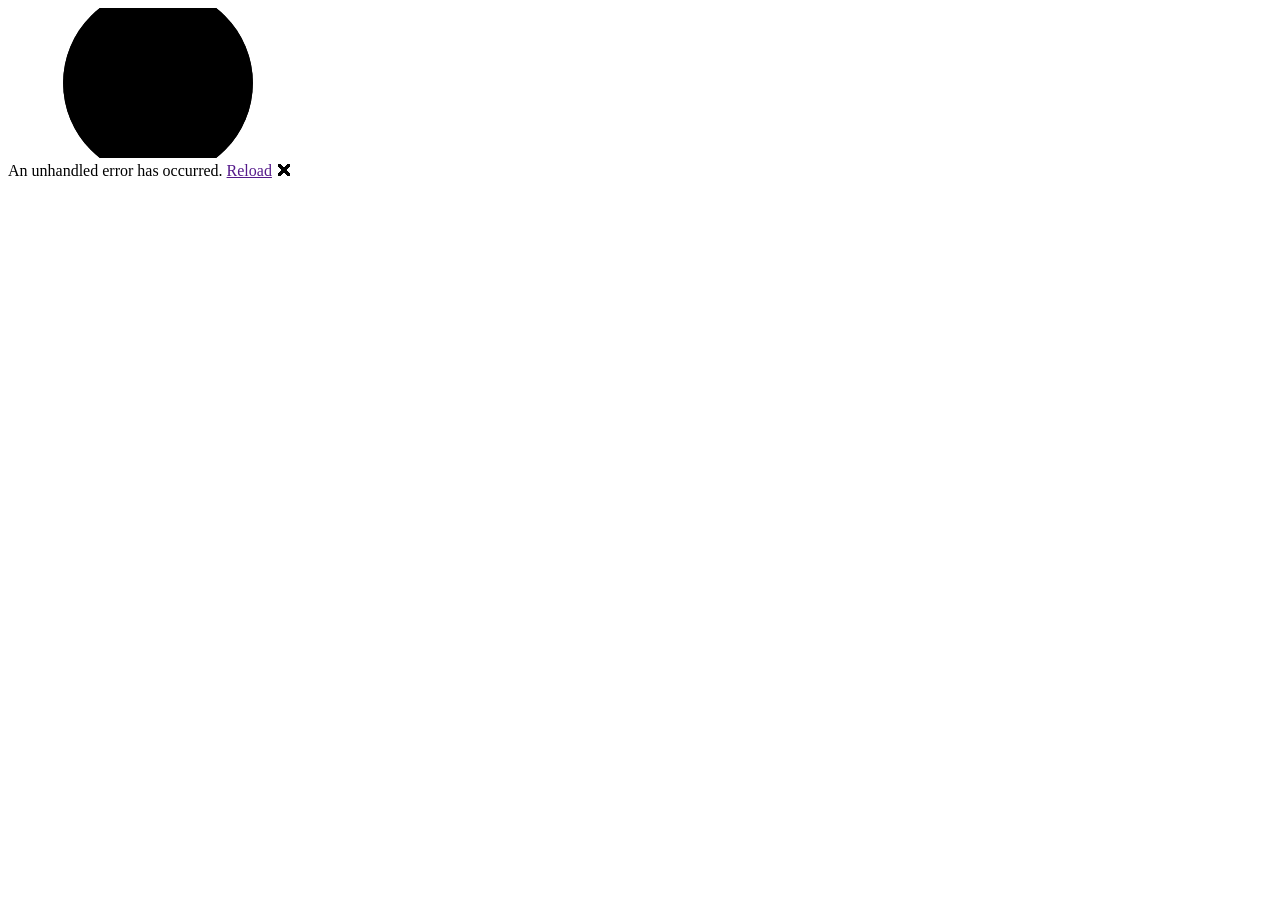
==== index.html @ 5bb29624 "1" ====
<!DOCTYPE html>
<html lang="en">

<head>
    <meta charset="utf-8" />
    <meta name="viewport" content="width=device-width, initial-scale=1.0" />
    <title>MiroonStudioWebSite</title>
    <base href="/" />
    <link rel="stylesheet" href="css/bootstrap/bootstrap.min.css" />
    <link rel="stylesheet" href="css/app.css" />
    <link rel="icon" type="image/png" href="favicon.png" />
    <link href="MiroonStudioWebSite.styles.css" rel="stylesheet" />
</head>

<body>
    <div id="app">
        <svg class="loading-progress">
            <circle r="40%" cx="50%" cy="50%" />
            <circle r="40%" cx="50%" cy="50%" />
        </svg>
        <div class="loading-progress-text"></div>
    </div>

    <div id="blazor-error-ui">
        An unhandled error has occurred.
        <a href="" class="reload">Reload</a>
        <a class="dismiss">🗙</a>
    </div>
    <script src="_framework/blazor.webassembly.js"></script>
</body>

</html>
---- MiroonStudioWebSite.styles.css ----
/* /Layout/MainLayout.razor.rz.scp.css */
.page[b-g5hi8lejdv] {
    position: relative;
    display: flex;
    flex-direction: column;
}

main[b-g5hi8lejdv] {
    flex: 1;
}

.sidebar[b-g5hi8lejdv] {
    background-image: linear-gradient(180deg, rgb(5, 39, 103) 0%, #3a0647 70%);
}

.top-row[b-g5hi8lejdv] {
    background-color: #f7f7f7;
    border-bottom: 1px solid #d6d5d5;
    justify-content: flex-end;
    height: 3.5rem;
    display: flex;
    align-items: center;
}

    .top-row[b-g5hi8lejdv]  a, .top-row[b-g5hi8lejdv]  .btn-link {
        white-space: nowrap;
        margin-left: 1.5rem;
        text-decoration: none;
    }

    .top-row[b-g5hi8lejdv]  a:hover, .top-row[b-g5hi8lejdv]  .btn-link:hover {
        text-decoration: underline;
    }

    .top-row[b-g5hi8lejdv]  a:first-child {
        overflow: hidden;
        text-overflow: ellipsis;
    }

@media (max-width: 640.98px) {
    .top-row[b-g5hi8lejdv] {
        justify-content: space-between;
    }

    .top-row[b-g5hi8lejdv]  a, .top-row[b-g5hi8lejdv]  .btn-link {
        margin-left: 0;
    }
}

@media (min-width: 641px) {
    .page[b-g5hi8lejdv] {
        flex-direction: row;
    }

    .sidebar[b-g5hi8lejdv] {
        width: 250px;
        height: 100vh;
        position: sticky;
        top: 0;
    }

    .top-row[b-g5hi8lejdv] {
        position: sticky;
        top: 0;
        z-index: 1;
    }

    .top-row.auth[b-g5hi8lejdv]  a:first-child {
        flex: 1;
        text-align: right;
        width: 0;
    }

    .top-row[b-g5hi8lejdv], article[b-g5hi8lejdv] {
        padding-left: 2rem !important;
        padding-right: 1.5rem !important;
    }
}
/* /Layout/NavMenu.razor.rz.scp.css */
.navbar-toggler[b-stn5srtowp] {
    background-color: rgba(255, 255, 255, 0.1);
}

.top-row[b-stn5srtowp] {
    height: 3.5rem;
    background-color: rgba(0,0,0,0.4);
}

.navbar-brand[b-stn5srtowp] {
    font-size: 1.1rem;
}

.bi[b-stn5srtowp] {
    display: inline-block;
    position: relative;
    width: 1.25rem;
    height: 1.25rem;
    margin-right: 0.75rem;
    top: -1px;
    background-size: cover;
}

.bi-house-door-fill-nav-menu[b-stn5srtowp] {
    background-image: url("data:image/svg+xml,%3Csvg xmlns='http://www.w3.org/2000/svg' width='16' height='16' fill='white' class='bi bi-house-door-fill' viewBox='0 0 16 16'%3E%3Cpath d='M6.5 14.5v-3.505c0-.245.25-.495.5-.495h2c.25 0 .5.25.5.5v3.5a.5.5 0 0 0 .5.5h4a.5.5 0 0 0 .5-.5v-7a.5.5 0 0 0-.146-.354L13 5.793V2.5a.5.5 0 0 0-.5-.5h-1a.5.5 0 0 0-.5.5v1.293L8.354 1.146a.5.5 0 0 0-.708 0l-6 6A.5.5 0 0 0 1.5 7.5v7a.5.5 0 0 0 .5.5h4a.5.5 0 0 0 .5-.5Z'/%3E%3C/svg%3E");
}

.bi-plus-square-fill-nav-menu[b-stn5srtowp] {
    background-image: url("data:image/svg+xml,%3Csvg xmlns='http://www.w3.org/2000/svg' width='16' height='16' fill='white' class='bi bi-plus-square-fill' viewBox='0 0 16 16'%3E%3Cpath d='M2 0a2 2 0 0 0-2 2v12a2 2 0 0 0 2 2h12a2 2 0 0 0 2-2V2a2 2 0 0 0-2-2H2zm6.5 4.5v3h3a.5.5 0 0 1 0 1h-3v3a.5.5 0 0 1-1 0v-3h-3a.5.5 0 0 1 0-1h3v-3a.5.5 0 0 1 1 0z'/%3E%3C/svg%3E");
}

.bi-list-nested-nav-menu[b-stn5srtowp] {
    background-image: url("data:image/svg+xml,%3Csvg xmlns='http://www.w3.org/2000/svg' width='16' height='16' fill='white' class='bi bi-list-nested' viewBox='0 0 16 16'%3E%3Cpath fill-rule='evenodd' d='M4.5 11.5A.5.5 0 0 1 5 11h10a.5.5 0 0 1 0 1H5a.5.5 0 0 1-.5-.5zm-2-4A.5.5 0 0 1 3 7h10a.5.5 0 0 1 0 1H3a.5.5 0 0 1-.5-.5zm-2-4A.5.5 0 0 1 1 3h10a.5.5 0 0 1 0 1H1a.5.5 0 0 1-.5-.5z'/%3E%3C/svg%3E");
}

.nav-item[b-stn5srtowp] {
    font-size: 0.9rem;
    padding-bottom: 0.5rem;
}

    .nav-item:first-of-type[b-stn5srtowp] {
        padding-top: 1rem;
    }

    .nav-item:last-of-type[b-stn5srtowp] {
        padding-bottom: 1rem;
    }

    .nav-item[b-stn5srtowp]  a {
        color: #d7d7d7;
        border-radius: 4px;
        height: 3rem;
        display: flex;
        align-items: center;
        line-height: 3rem;
    }

.nav-item[b-stn5srtowp]  a.active {
    background-color: rgba(255,255,255,0.37);
    color: white;
}

.nav-item[b-stn5srtowp]  a:hover {
    background-color: rgba(255,255,255,0.1);
    color: white;
}

@media (min-width: 641px) {
    .navbar-toggler[b-stn5srtowp] {
        display: none;
    }

    .collapse[b-stn5srtowp] {
        /* Never collapse the sidebar for wide screens */
        display: block;
    }
    
    .nav-scrollable[b-stn5srtowp] {
        /* Allow sidebar to scroll for tall menus */
        height: calc(100vh - 3.5rem);
        overflow-y: auto;
    }
}
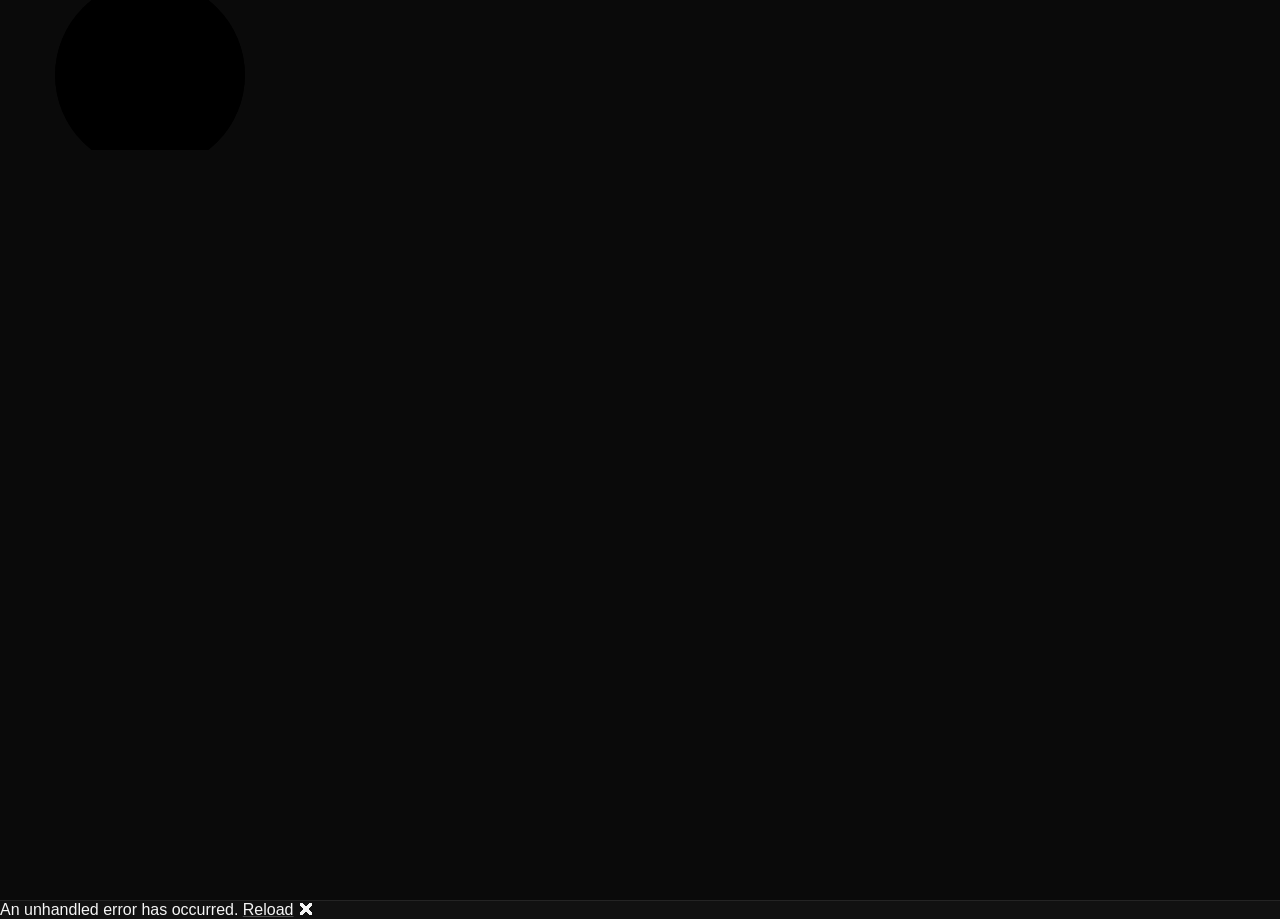
==== commit 9d5941fd: "2026.5.24.1" ====
--- a/index.html
+++ b/index.html
@@ -6,7 +6,6 @@
     <meta name="viewport" content="width=device-width, initial-scale=1.0" />
     <title>MiroonStudioWebSite</title>
     <base href="/" />
-    <link rel="stylesheet" href="css/bootstrap/bootstrap.min.css" />
     <link rel="stylesheet" href="css/app.css" />
     <link rel="icon" type="image/png" href="favicon.png" />
     <link href="MiroonStudioWebSite.styles.css" rel="stylesheet" />
--- a/css/app.css
+++ b/css/app.css
@@ -0,0 +1,88 @@
+:root {
+    color-scheme: dark;
+
+    --bg-canvas: #0a0a0a;
+    --bg-elevated: #111111;
+    --bg-elevated-strong: #151515;
+    --bg-overlay: rgba(255,255,255,0.03);
+    --bg-overlay-strong: rgba(255,255,255,0.05);
+
+    --text-primary: #f5f5f5;
+    --text-secondary: #a3a3a3;
+    --text-tertiary: rgba(245,245,245,0.52);
+
+    --border-subtle: rgba(255,255,255,0.08);
+    --border-strong: rgba(255,255,255,0.14);
+
+    --accent-soft: #d4d4d4;
+    --accent-strong: #fafafa;
+
+    --shadow-soft: 0 24px 64px rgba(0,0,0,0.34);
+}
+
+html,
+body {
+    margin: 0;
+    padding: 0;
+
+    width: 100%;
+    min-height: 100%;
+
+    background: var(--bg-canvas);
+    color: var(--text-primary);
+
+    overflow-x: hidden;
+}
+
+body {
+    font-family: "Segoe UI", "PingFang SC", "Microsoft YaHei", sans-serif;
+}
+
+#app {
+    min-height: 100vh;
+
+    background: var(--bg-canvas);
+}
+
+.page {
+    min-height: 100vh;
+
+    background: var(--bg-canvas);
+}
+
+main {
+    flex: 1;
+
+    width: 100%;
+
+    min-height: 100vh;
+
+    background: var(--bg-canvas);
+}
+
+.content {
+    width: 100%;
+
+    min-height: 100vh;
+
+    background: transparent;
+
+    padding: 0;
+}
+
+a,
+a:visited,
+a:hover,
+a:active {
+    color: inherit;
+}
+
+a {
+    text-decoration-color: rgba(255,255,255,0.24);
+}
+
+#blazor-error-ui {
+    background: var(--bg-elevated);
+    color: var(--text-primary);
+    border-top: 1px solid var(--border-subtle);
+}
--- a/MiroonStudioWebSite.styles.css
+++ b/MiroonStudioWebSite.styles.css
@@ -1,162 +1,1064 @@
 /* /Layout/MainLayout.razor.rz.scp.css */
 .page[b-g5hi8lejdv] {
     position: relative;
+
     display: flex;
-    flex-direction: column;
+
+    min-height: 100vh;
+
+    background: var(--bg-canvas);
 }
 
 main[b-g5hi8lejdv] {
     flex: 1;
+
+    min-width: 0;
+
+    background: var(--bg-canvas);
+}
+
+.main-content[b-g5hi8lejdv] {
+    min-height: 100vh;
+
+    background:
+        radial-gradient(circle at top right, rgba(255,255,255,0.03), transparent 28%),
+        var(--bg-canvas);
+}
+
+.content[b-g5hi8lejdv] {
+    min-height: 100vh;
+
+    padding: 0;
+
+    background: transparent;
+
+    overflow-x: hidden;
 }
 
 .sidebar[b-g5hi8lejdv] {
-    background-image: linear-gradient(180deg, rgb(5, 39, 103) 0%, #3a0647 70%);
+    border-right: 1px solid var(--border-subtle);
+    background:
+        linear-gradient(
+            180deg,
+            rgba(255,255,255,0.03) 0%,
+            rgba(255,255,255,0.015) 100%
+        ),
+        var(--bg-elevated);
 }
 
 .top-row[b-g5hi8lejdv] {
-    background-color: #f7f7f7;
-    border-bottom: 1px solid #d6d5d5;
-    justify-content: flex-end;
-    height: 3.5rem;
+    background: transparent;
+
+    border-bottom: none;
+}
+
+@media (max-width: 640px) {
+
+    .page[b-g5hi8lejdv] {
+        flex-direction: column;
+    }
+
+    .sidebar[b-g5hi8lejdv] {
+        width: 100%;
+
+        border-right: none;
+
+        border-bottom: 1px solid var(--border-subtle);
+    }
+}
+/* /Layout/NavMenu.razor.rz.scp.css */
+.sidebar-inner[b-stn5srtowp] {
+    padding: 28px 18px;
+}
+
+.brand-area[b-stn5srtowp] {
+    padding-bottom: 24px;
+
+    border-bottom: 1px solid var(--border-subtle);
+
+    margin-bottom: 20px;
+}
+
+.brand-title[b-stn5srtowp] {
+    display: block;
+
+    color: var(--text-primary);
+
+    text-decoration: none;
+
+    font-size: 1.6rem;
+
+    font-weight: 700;
+
+    letter-spacing: -0.03em;
+}
+
+.brand-subtitle[b-stn5srtowp] {
+    margin-top: 6px;
+
+    color: var(--text-tertiary);
+
+    font-size: 0.85rem;
+}
+
+.nav-menu[b-stn5srtowp] {
     display: flex;
+
+    flex-direction: column;
+
+    gap: 8px;
+}
+
+[b-stn5srtowp] .nav-link {
+    display: block;
+
+    color: var(--text-secondary) !important;
+
+    text-decoration: none;
+
+    padding: 12px 14px;
+
+    border-radius: 12px;
+
+    transition:
+        background-color 0.18s ease,
+        border-color 0.18s ease,
+        color 0.18s ease;
+
+    font-size: 0.95rem;
+
+    border: 1px solid transparent;
+}
+
+[b-stn5srtowp] .nav-link:hover {
+    background: var(--bg-overlay);
+
+    border-color: var(--border-subtle);
+
+    color: var(--text-primary) !important;
+}
+
+[b-stn5srtowp] .nav-link.active {
+    background: var(--bg-overlay-strong);
+
+    border-color: var(--border-strong);
+
+    color: var(--text-primary) !important;
+}
+/* /Pages/Home.razor.rz.scp.css */
+.hero[b-vjvqukha2e] {
+    min-height: 100vh;
+
+    display: flex;
+
     align-items: center;
-}
-
-    .top-row[b-g5hi8lejdv]  a, .top-row[b-g5hi8lejdv]  .btn-link {
-        white-space: nowrap;
-        margin-left: 1.5rem;
-        text-decoration: none;
-    }
-
-    .top-row[b-g5hi8lejdv]  a:hover, .top-row[b-g5hi8lejdv]  .btn-link:hover {
-        text-decoration: underline;
-    }
-
-    .top-row[b-g5hi8lejdv]  a:first-child {
-        overflow: hidden;
-        text-overflow: ellipsis;
-    }
-
-@media (max-width: 640.98px) {
-    .top-row[b-g5hi8lejdv] {
-        justify-content: space-between;
-    }
-
-    .top-row[b-g5hi8lejdv]  a, .top-row[b-g5hi8lejdv]  .btn-link {
-        margin-left: 0;
-    }
-}
-
-@media (min-width: 641px) {
-    .page[b-g5hi8lejdv] {
-        flex-direction: row;
-    }
-
-    .sidebar[b-g5hi8lejdv] {
-        width: 250px;
-        height: 100vh;
-        position: sticky;
-        top: 0;
-    }
-
-    .top-row[b-g5hi8lejdv] {
-        position: sticky;
-        top: 0;
-        z-index: 1;
-    }
-
-    .top-row.auth[b-g5hi8lejdv]  a:first-child {
-        flex: 1;
-        text-align: right;
-        width: 0;
-    }
-
-    .top-row[b-g5hi8lejdv], article[b-g5hi8lejdv] {
-        padding-left: 2rem !important;
-        padding-right: 1.5rem !important;
-    }
-}
-/* /Layout/NavMenu.razor.rz.scp.css */
-.navbar-toggler[b-stn5srtowp] {
-    background-color: rgba(255, 255, 255, 0.1);
-}
-
-.top-row[b-stn5srtowp] {
-    height: 3.5rem;
-    background-color: rgba(0,0,0,0.4);
-}
-
-.navbar-brand[b-stn5srtowp] {
+
+    justify-content: center;
+
+    padding: 80px;
+}
+
+.hero-content[b-vjvqukha2e] {
+    width: 100%;
+
+    max-width: 980px;
+}
+
+.hero-tag[b-vjvqukha2e] {
+    color: var(--text-tertiary);
+
+    letter-spacing: 4px;
+
+    font-size: 0.8rem;
+
+    margin-bottom: 1rem;
+}
+
+h1[b-vjvqukha2e] {
+    font-size: 5rem;
+
+    font-weight: 800;
+
+    margin-bottom: 1.5rem;
+
+    color: var(--text-primary);
+}
+
+.hero-description[b-vjvqukha2e] {
+    font-size: 1.2rem;
+
+    line-height: 1.9;
+
+    color: var(--text-secondary);
+
+    margin-bottom: 2.5rem;
+}
+
+.highlight[b-vjvqukha2e] {
+    color: var(--accent-strong);
+}
+
+.hero-buttons[b-vjvqukha2e] {
+    display: flex;
+
+    gap: 1rem;
+}
+
+.hero-btn[b-vjvqukha2e] {
+    padding: 14px 24px;
+
+    border-radius: 14px;
+
+    text-decoration: none;
+
+    transition:
+        transform 0.2s ease,
+        background-color 0.2s ease,
+        border-color 0.2s ease;
+
+    font-weight: 600;
+}
+
+.hero-btn:hover[b-vjvqukha2e] {
+    transform: translateY(-2px);
+}
+
+.primary[b-vjvqukha2e] {
+    border: 1px solid var(--border-strong);
+
+    background: var(--bg-elevated-strong);
+
+    color: var(--text-primary);
+}
+
+.primary:hover[b-vjvqukha2e] {
+    background: #1a1a1a;
+}
+
+.secondary[b-vjvqukha2e] {
+    border: 1px solid var(--border-subtle);
+
+    color: var(--text-secondary);
+}
+
+.secondary:hover[b-vjvqukha2e] {
+    border-color: var(--border-strong);
+
+    color: var(--text-primary);
+
+    background: var(--bg-overlay);
+}
+
+.hero-ending[b-vjvqukha2e] {
+    margin-top: 40px;
+
+    color: var(--text-tertiary);
+
+    font-size: 0.95rem;
+
+    letter-spacing: 0.18em;
+
+    text-transform: uppercase;
+
+    border-left: 2px solid var(--border-subtle);
+
+    padding-left: 16px;
+
+    max-width: 420px;
+
+    line-height: 1.8;
+}
+
+.footer[b-vjvqukha2e] {
+    padding: 40px 80px;
+
+    border-top: 1px solid var(--border-subtle);
+
+    display: flex;
+
+    justify-content: space-between;
+
+    align-items: center;
+
+    gap: 20px;
+
+    color: var(--text-tertiary);
+
+    font-size: 0.9rem;
+}
+
+.footer-title[b-vjvqukha2e] {
+    color: var(--text-primary);
+
+    font-weight: 700;
+
+    letter-spacing: 0.06em;
+}
+
+.footer-subtitle[b-vjvqukha2e] {
+    margin-top: 6px;
+
+    color: var(--text-tertiary);
+
+    font-size: 0.8rem;
+}
+
+.footer-right[b-vjvqukha2e] {
+    max-width: 420px;
+
+    text-align: right;
+
+    line-height: 1.8;
+}
+
+@media (max-width: 768px) {
+
+    .hero[b-vjvqukha2e] {
+        padding: 32px 24px;
+    }
+
+    h1[b-vjvqukha2e] {
+        font-size: 3.5rem;
+    }
+
+    .hero-buttons[b-vjvqukha2e] {
+        flex-wrap: wrap;
+    }
+
+    .footer[b-vjvqukha2e] {
+        padding: 32px 24px;
+
+        flex-direction: column;
+
+        align-items: flex-start;
+    }
+
+    .footer-right[b-vjvqukha2e] {
+        text-align: left;
+    }
+}
+/* /Pages/Projects.razor.rz.scp.css */
+.projects-page[b-7fi89qz68w] {
+    min-height: 100vh;
+
+    padding: 80px;
+
+    background: var(--bg-canvas);
+
+    color: var(--text-primary);
+}
+
+.projects-header[b-7fi89qz68w] {
+    margin-bottom: 72px;
+}
+
+.projects-tag[b-7fi89qz68w] {
+    margin-bottom: 18px;
+
+    color: var(--text-tertiary);
+
+    font-size: 0.8rem;
+
+    letter-spacing: 0.3em;
+}
+
+.projects-header h1[b-7fi89qz68w] {
+    margin-bottom: 20px;
+
+    font-size: clamp(3rem, 6vw, 4.5rem);
+
+    font-weight: 800;
+}
+
+.projects-header p[b-7fi89qz68w] {
+    color: var(--text-secondary);
+
+    line-height: 1.9;
+}
+
+.project-grid[b-7fi89qz68w] {
+    display: grid;
+
+    grid-template-columns: repeat(auto-fit, minmax(320px, 1fr));
+
+    gap: 24px;
+}
+
+.project-card[b-7fi89qz68w] {
+    display: flex;
+
+    flex-direction: column;
+
+    justify-content: space-between;
+
+    min-height: 260px;
+
+    padding: 32px;
+
+    border-radius: 28px;
+
+    border: 1px solid var(--border-subtle);
+
+    background:
+        linear-gradient(
+            180deg,
+            rgba(255,255,255,0.03),
+            rgba(255,255,255,0.015)
+        ),
+        var(--bg-elevated);
+
+    text-decoration: none;
+
+    color: var(--text-primary);
+
+    transition:
+        transform 0.25s ease,
+        border-color 0.25s ease,
+        background-color 0.25s ease;
+}
+
+.project-card:hover[b-7fi89qz68w] {
+    transform: translateY(-6px);
+
+    border-color: var(--border-strong);
+
+    background:
+        linear-gradient(
+            180deg,
+            rgba(255,255,255,0.045),
+            rgba(255,255,255,0.02)
+        ),
+        var(--bg-elevated-strong);
+}
+
+.project-card[b-7fi89qz68w],
+.project-card:visited[b-7fi89qz68w],
+.project-card:link[b-7fi89qz68w] {
+    color: var(--text-primary);
+
+    text-decoration: none;
+}
+
+.project-card h2[b-7fi89qz68w] {
+    margin-bottom: 12px;
+
+    color: var(--text-primary);
+
+    font-size: 2rem;
+}
+
+.project-top[b-7fi89qz68w] {
+    margin-bottom: 20px;
+}
+
+.project-subtitle[b-7fi89qz68w] {
+    color: var(--text-secondary);
+}
+
+.project-description[b-7fi89qz68w] {
+    flex: 1;
+
+    color: var(--text-secondary);
+
+    line-height: 1.9;
+}
+
+.project-footer[b-7fi89qz68w] {
+    display: flex;
+
+    justify-content: space-between;
+
+    margin-top: 28px;
+}
+
+.project-status[b-7fi89qz68w] {
+    color: var(--accent-soft);
+
+    font-size: 0.85rem;
+
+    font-weight: 700;
+
+    letter-spacing: 0.06em;
+}
+
+.project-link[b-7fi89qz68w] {
+    color: var(--text-tertiary);
+}
+
+@media (max-width: 768px) {
+
+    .projects-page[b-7fi89qz68w] {
+        padding: 32px 24px;
+    }
+
+    .project-grid[b-7fi89qz68w] {
+        grid-template-columns: 1fr;
+    }
+}
+/* /Pages/Shye.razor.rz.scp.css */
+/* =========================
+   GLOBAL
+========================= */
+
+html[b-k7z73c0xic],
+body[b-k7z73c0xic] {
+    overflow-x: hidden;
+}
+
+*[b-k7z73c0xic] {
+    box-sizing: border-box;
+}
+
+/* =========================
+   PAGE
+========================= */
+
+.shye-page[b-k7z73c0xic] {
+    width: 100%;
+
+    max-width: 1600px;
+
+    min-height: 100vh;
+
+    margin: 0 auto;
+
+    overflow-x: hidden;
+
+    padding: 80px;
+
+    background: transparent;
+
+    color: var(--text-primary);
+
+    box-sizing: border-box;
+}
+
+/* =========================
+   HERO
+========================= */
+
+.hero[b-k7z73c0xic] {
+    max-width: 950px;
+
+    margin-bottom: 120px;
+}
+
+.hero-tag[b-k7z73c0xic] {
+    margin-bottom: 20px;
+
+    color: var(--text-tertiary);
+
+    font-size: 0.8rem;
+
+    letter-spacing: 0.3em;
+}
+
+.hero h1[b-k7z73c0xic] {
+    margin-bottom: 24px;
+
+    font-size: clamp(4rem, 10vw, 5.5rem);
+
+    font-weight: 800;
+
+    line-height: 1;
+}
+
+.hero-description[b-k7z73c0xic] {
+    margin-top: 36px;
+
+    color: var(--text-secondary);
+
+    font-size: 1.05rem;
+
+    line-height: 2;
+}
+
+/* =========================
+   STATUS
+========================= */
+
+.status[b-k7z73c0xic] {
+    display: inline-flex;
+
+    align-items: center;
+
+    gap: 10px;
+
+    padding: 10px 16px;
+
+    border-radius: 999px;
+
+    font-size: 0.76rem;
+
+    font-weight: 700;
+
+    letter-spacing: 0.08em;
+
+    backdrop-filter: blur(10px);
+}
+
+.status.active[b-k7z73c0xic] {
+    border: 1px solid var(--border-strong);
+
+    background: var(--bg-overlay);
+
+    color: var(--text-primary);
+}
+
+/* =========================
+   SECTION TITLE
+========================= */
+
+.section-title[b-k7z73c0xic] {
+    margin-bottom: 40px;
+
+    color: var(--text-tertiary);
+
+    font-size: 0.8rem;
+
+    letter-spacing: 0.3em;
+}
+
+/* =========================
+   PRINCIPLES
+========================= */
+
+.principles-section[b-k7z73c0xic] {
+    margin-bottom: 120px;
+}
+
+.principles-grid[b-k7z73c0xic] {
+    display: grid;
+
+    grid-template-columns:
+        repeat(auto-fit, minmax(260px, 1fr));
+
+    gap: 24px;
+}
+
+.principle-card[b-k7z73c0xic] {
+    position: relative;
+
+    overflow: hidden;
+
+    padding: 28px;
+
+    border-radius: 24px;
+
+    border: 1px solid var(--border-subtle);
+
+    background:
+            linear-gradient(
+                    180deg,
+                    rgba(255,255,255,0.03),
+                    rgba(255,255,255,0.015)
+            );
+
+    transition:
+            transform 0.25s ease,
+            border-color 0.25s ease,
+            box-shadow 0.25s ease;
+}
+
+.principle-card[b-k7z73c0xic]::before {
+    content: "";
+
+    position: absolute;
+
+    inset: 0;
+
+    background:
+            linear-gradient(
+                    135deg,
+                    rgba(255,255,255,0.06),
+                    transparent 55%
+            );
+
+    opacity: 0;
+
+    transition: opacity 0.25s ease;
+
+    pointer-events: none;
+}
+
+.principle-card:hover[b-k7z73c0xic] {
+    transform: translateY(-6px);
+
+    border-color: var(--border-strong);
+
+    box-shadow:
+            var(--shadow-soft);
+}
+
+.principle-card:hover[b-k7z73c0xic]::before {
+    opacity: 1;
+}
+
+.principle-card h3[b-k7z73c0xic] {
+    margin-bottom: 14px;
+
+    font-size: 1.15rem;
+}
+
+.principle-card p[b-k7z73c0xic] {
+    color: var(--text-secondary);
+
+    line-height: 1.9;
+}
+
+/* =========================
+   TIMELINE
+========================= */
+
+.timeline-section[b-k7z73c0xic] {
+    margin-bottom: 120px;
+}
+
+.timeline[b-k7z73c0xic] {
+    display: flex;
+
+    align-items: flex-start;
+
+    gap: 28px;
+
+    width: 100%;
+
+    overflow-x: auto;
+
+    overflow-y: hidden;
+
+    padding-bottom: 18px;
+
+    scrollbar-width: none;
+
+    -ms-overflow-style: none;
+}
+
+.timeline[b-k7z73c0xic]::-webkit-scrollbar {
+    display: none;
+}
+
+
+.timeline[b-k7z73c0xic]::-webkit-scrollbar-track {
+    background: transparent;
+}
+
+.timeline[b-k7z73c0xic]::-webkit-scrollbar-thumb {
+    border-radius: 999px;
+
+    background: rgba(255,255,255,0.18);
+}
+
+.timeline[b-k7z73c0xic]::-webkit-scrollbar-thumb:hover {
+    background: rgba(255,255,255,0.28);
+}
+
+.timeline-line[b-k7z73c0xic] {
+    flex-shrink: 0;
+
+    width: 80px;
+
+    height: 2px;
+
+    margin-top: 92px;
+
+    background:
+            linear-gradient(
+                    90deg,
+                    rgba(255,255,255,0.22),
+                    rgba(255,255,255,0.08)
+            );
+}
+
+.timeline-node[b-k7z73c0xic] {
+    flex-shrink: 0;
+
+    width: 300px;
+
+    max-width: 300px;
+}
+
+.timeline-node.secondary .timeline-card[b-k7z73c0xic] {
+    border-color: var(--border-strong);
+}
+
+.timeline-date[b-k7z73c0xic] {
+    margin-bottom: 14px;
+
+    color: var(--text-tertiary);
+
+    font-size: 0.78rem;
+
+    letter-spacing: 0.08em;
+}
+
+.timeline-card[b-k7z73c0xic] {
+    position: relative;
+
+    overflow: hidden;
+
+    padding: 26px;
+
+    border-radius: 24px;
+
+    border: 1px solid var(--border-subtle);
+
+    background:
+            linear-gradient(
+                    180deg,
+                    rgba(255,255,255,0.03),
+                    rgba(255,255,255,0.015)
+            );
+
+    transition:
+            transform 0.25s ease,
+            border-color 0.25s ease,
+            box-shadow 0.25s ease;
+}
+
+.timeline-card[b-k7z73c0xic]::before {
+    content: "";
+
+    position: absolute;
+
+    inset: 0;
+
+    background:
+            linear-gradient(
+                    135deg,
+                    rgba(255,255,255,0.06),
+                    transparent 55%
+            );
+
+    opacity: 0;
+
+    transition: opacity 0.25s ease;
+
+    pointer-events: none;
+}
+
+.timeline-card:hover[b-k7z73c0xic] {
+    transform: translateY(-6px);
+
+    border-color: var(--border-strong);
+
+    box-shadow:
+            var(--shadow-soft);
+}
+
+.timeline-card:hover[b-k7z73c0xic]::before {
+    opacity: 1;
+}
+
+.timeline-card h3[b-k7z73c0xic] {
+    margin-bottom: 14px;
+
     font-size: 1.1rem;
 }
 
-.bi[b-stn5srtowp] {
-    display: inline-block;
+.timeline-card p[b-k7z73c0xic] {
+    color: var(--text-secondary);
+
+    line-height: 1.9;
+
+    word-break: break-word;
+}
+
+.timeline-branch[b-k7z73c0xic] {
+    margin-top: 14px;
+
+    margin-left: 12px;
+
+    color: var(--text-secondary);
+
+    font-size: 0.9rem;
+
+    opacity: 0.9;
+}
+
+/* =========================
+   RESEARCH
+========================= */
+
+.research-section[b-k7z73c0xic] {
+    margin-bottom: 120px;
+}
+
+.research-grid[b-k7z73c0xic] {
+    display: grid;
+
+    grid-template-columns:
+        repeat(auto-fit, minmax(280px, 1fr));
+
+    gap: 24px;
+}
+
+.research-card[b-k7z73c0xic] {
     position: relative;
-    width: 1.25rem;
-    height: 1.25rem;
-    margin-right: 0.75rem;
-    top: -1px;
-    background-size: cover;
-}
-
-.bi-house-door-fill-nav-menu[b-stn5srtowp] {
-    background-image: url("data:image/svg+xml,%3Csvg xmlns='http://www.w3.org/2000/svg' width='16' height='16' fill='white' class='bi bi-house-door-fill' viewBox='0 0 16 16'%3E%3Cpath d='M6.5 14.5v-3.505c0-.245.25-.495.5-.495h2c.25 0 .5.25.5.5v3.5a.5.5 0 0 0 .5.5h4a.5.5 0 0 0 .5-.5v-7a.5.5 0 0 0-.146-.354L13 5.793V2.5a.5.5 0 0 0-.5-.5h-1a.5.5 0 0 0-.5.5v1.293L8.354 1.146a.5.5 0 0 0-.708 0l-6 6A.5.5 0 0 0 1.5 7.5v7a.5.5 0 0 0 .5.5h4a.5.5 0 0 0 .5-.5Z'/%3E%3C/svg%3E");
-}
-
-.bi-plus-square-fill-nav-menu[b-stn5srtowp] {
-    background-image: url("data:image/svg+xml,%3Csvg xmlns='http://www.w3.org/2000/svg' width='16' height='16' fill='white' class='bi bi-plus-square-fill' viewBox='0 0 16 16'%3E%3Cpath d='M2 0a2 2 0 0 0-2 2v12a2 2 0 0 0 2 2h12a2 2 0 0 0 2-2V2a2 2 0 0 0-2-2H2zm6.5 4.5v3h3a.5.5 0 0 1 0 1h-3v3a.5.5 0 0 1-1 0v-3h-3a.5.5 0 0 1 0-1h3v-3a.5.5 0 0 1 1 0z'/%3E%3C/svg%3E");
-}
-
-.bi-list-nested-nav-menu[b-stn5srtowp] {
-    background-image: url("data:image/svg+xml,%3Csvg xmlns='http://www.w3.org/2000/svg' width='16' height='16' fill='white' class='bi bi-list-nested' viewBox='0 0 16 16'%3E%3Cpath fill-rule='evenodd' d='M4.5 11.5A.5.5 0 0 1 5 11h10a.5.5 0 0 1 0 1H5a.5.5 0 0 1-.5-.5zm-2-4A.5.5 0 0 1 3 7h10a.5.5 0 0 1 0 1H3a.5.5 0 0 1-.5-.5zm-2-4A.5.5 0 0 1 1 3h10a.5.5 0 0 1 0 1H1a.5.5 0 0 1-.5-.5z'/%3E%3C/svg%3E");
-}
-
-.nav-item[b-stn5srtowp] {
+
+    overflow: hidden;
+
+    padding: 28px;
+
+    border-radius: 24px;
+
+    border: 1px solid var(--border-subtle);
+
+    background:
+            linear-gradient(
+                    180deg,
+                    rgba(255,255,255,0.03),
+                    rgba(255,255,255,0.015)
+            );
+
+    transition:
+            transform 0.25s ease,
+            border-color 0.25s ease,
+            box-shadow 0.25s ease;
+}
+
+.research-card[b-k7z73c0xic]::before {
+    content: "";
+
+    position: absolute;
+
+    inset: 0;
+
+    background:
+            linear-gradient(
+                    135deg,
+                    rgba(255,255,255,0.06),
+                    transparent 55%
+            );
+
+    opacity: 0;
+
+    transition: opacity 0.25s ease;
+
+    pointer-events: none;
+}
+
+.research-card:hover[b-k7z73c0xic] {
+    transform: translateY(-6px);
+
+    border-color: var(--border-strong);
+
+    box-shadow:
+            var(--shadow-soft);
+}
+
+.research-card:hover[b-k7z73c0xic]::before {
+    opacity: 1;
+}
+
+.research-card h3[b-k7z73c0xic] {
+    margin-bottom: 14px;
+
+    font-size: 1.1rem;
+}
+
+.research-card p[b-k7z73c0xic] {
+    color: var(--text-secondary);
+
+    line-height: 1.9;
+}
+
+/* =========================
+   QUOTE
+========================= */
+
+.quote-section[b-k7z73c0xic] {
+    margin-top: 140px;
+
+    margin-bottom: 120px;
+}
+
+.quote-line[b-k7z73c0xic] {
+    width: 120px;
+
+    height: 2px;
+
+    margin-bottom: 24px;
+
+    background: rgba(255,255,255,0.22);
+}
+
+.quote-section p[b-k7z73c0xic] {
+    max-width: 700px;
+
+    color: rgba(255,255,255,0.62);
+
+    font-size: 1.2rem;
+
+    line-height: 2;
+
+    overflow-wrap: break-word;
+}
+
+/* =========================
+   FOOTER
+========================= */
+
+.footer[b-k7z73c0xic] {
+    display: flex;
+
+    justify-content: space-between;
+
+    align-items: center;
+
+    gap: 24px;
+
+    padding-top: 40px;
+
+    border-top: 1px solid var(--border-subtle);
+
+    color: var(--text-tertiary);
+
     font-size: 0.9rem;
-    padding-bottom: 0.5rem;
-}
-
-    .nav-item:first-of-type[b-stn5srtowp] {
-        padding-top: 1rem;
-    }
-
-    .nav-item:last-of-type[b-stn5srtowp] {
-        padding-bottom: 1rem;
-    }
-
-    .nav-item[b-stn5srtowp]  a {
-        color: #d7d7d7;
-        border-radius: 4px;
-        height: 3rem;
-        display: flex;
-        align-items: center;
-        line-height: 3rem;
-    }
-
-.nav-item[b-stn5srtowp]  a.active {
-    background-color: rgba(255,255,255,0.37);
-    color: white;
-}
-
-.nav-item[b-stn5srtowp]  a:hover {
-    background-color: rgba(255,255,255,0.1);
-    color: white;
-}
-
-@media (min-width: 641px) {
-    .navbar-toggler[b-stn5srtowp] {
-        display: none;
-    }
-
-    .collapse[b-stn5srtowp] {
-        /* Never collapse the sidebar for wide screens */
-        display: block;
-    }
-    
-    .nav-scrollable[b-stn5srtowp] {
-        /* Allow sidebar to scroll for tall menus */
-        height: calc(100vh - 3.5rem);
-        overflow-y: auto;
-    }
-}
+}
+
+/* =========================
+   MOBILE
+========================= */
+
+@media (max-width: 768px) {
+
+    .shye-page[b-k7z73c0xic] {
+        padding: 32px 24px;
+    }
+
+    .hero[b-k7z73c0xic] {
+        margin-bottom: 80px;
+    }
+
+    .hero h1[b-k7z73c0xic] {
+        font-size: 3.5rem;
+    }
+
+    .principles-section[b-k7z73c0xic],
+    .timeline-section[b-k7z73c0xic],
+    .research-section[b-k7z73c0xic],
+    .quote-section[b-k7z73c0xic] {
+        margin-bottom: 80px;
+    }
+
+    .timeline[b-k7z73c0xic] {
+        gap: 18px;
+    }
+
+    .timeline-node[b-k7z73c0xic] {
+        width: 260px;
+
+        max-width: 260px;
+    }
+
+    .timeline-line[b-k7z73c0xic] {
+        width: 50px;
+    }
+
+    .footer[b-k7z73c0xic] {
+        flex-direction: column;
+
+        align-items: flex-start;
+    }
+}
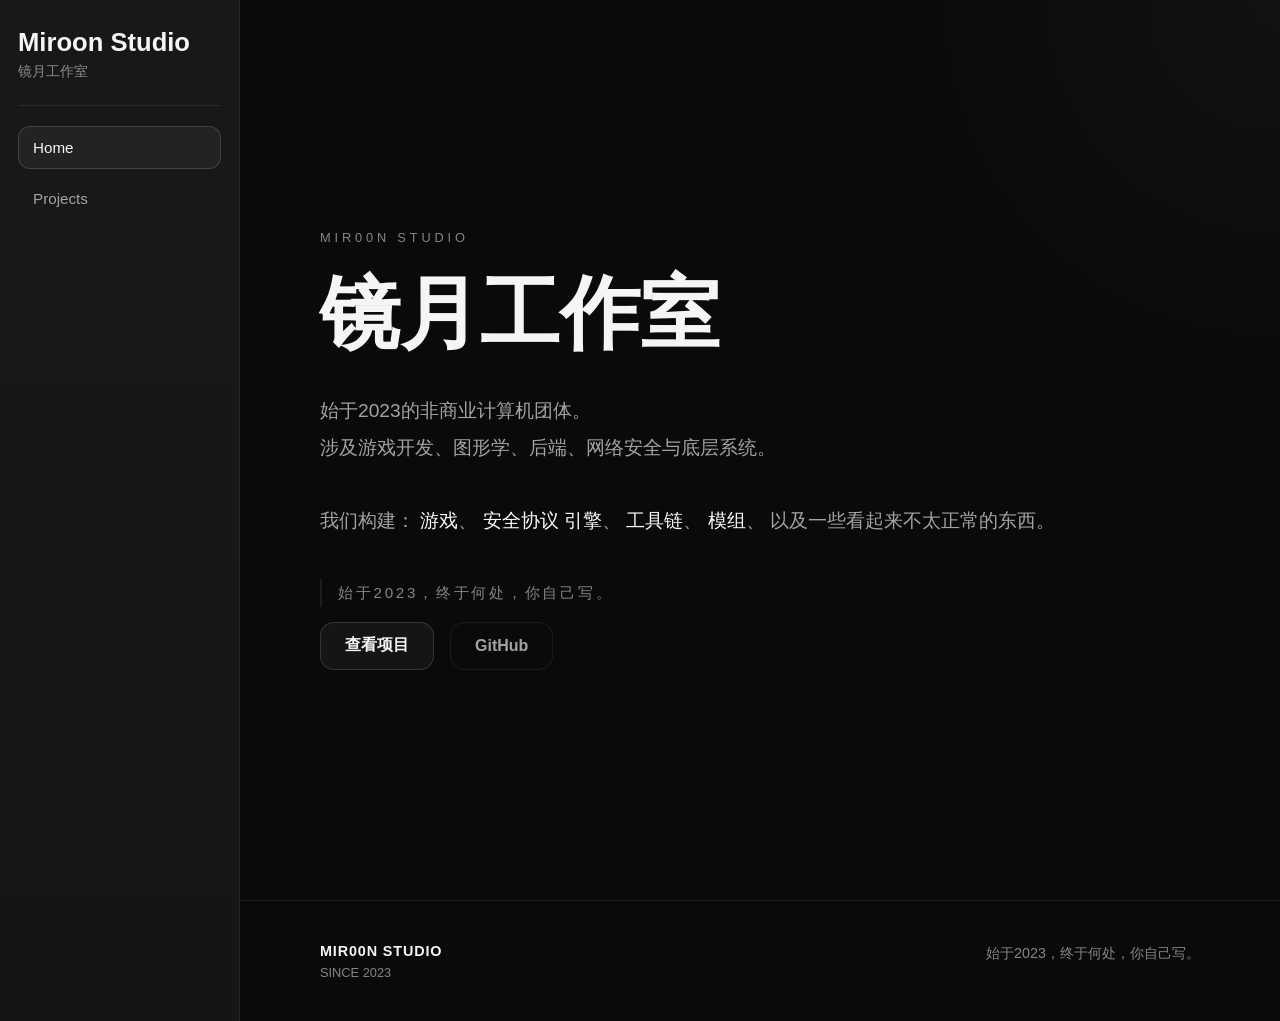
==== commit 6623b8a1: "Update static site" ====
--- a/index.html
+++ b/index.html
@@ -1,31 +1,78 @@
+
 <!DOCTYPE html>
-<html lang="en">
-
+<html lang="zh-CN">
 <head>
     <meta charset="utf-8" />
     <meta name="viewport" content="width=device-width, initial-scale=1.0" />
-    <title>MiroonStudioWebSite</title>
-    <base href="/" />
-    <link rel="stylesheet" href="css/app.css" />
-    <link rel="icon" type="image/png" href="favicon.png" />
-    <link href="MiroonStudioWebSite.styles.css" rel="stylesheet" />
+    <meta name="description" content="镜月工作室，始于2023的非商业计算机团体。" />
+    <title>&#x955C;&#x6708;&#x5DE5;&#x4F5C;&#x5BA4; - Miroon Studio</title>
+    <link rel="stylesheet" href="/css/app.css?v=C30qZN471HaR_nVF_4XgS4ylhIhQWeP95YsiRqxwv6Q" />
+    <link rel="icon" type="image/png" href="/favicon.png" />
 </head>
+<body>
+    <div class="page">
+        <aside class="sidebar">
+            <div class="sidebar-inner">
+                <div class="brand-area">
+                    <a class="brand-title" href="/">Miroon Studio</a>
+                    <div class="brand-subtitle">镜月工作室</div>
+                </div>
 
-<body>
-    <div id="app">
-        <svg class="loading-progress">
-            <circle r="40%" cx="50%" cy="50%" />
-            <circle r="40%" cx="50%" cy="50%" />
-        </svg>
-        <div class="loading-progress-text"></div>
+                <nav class="nav-menu" aria-label="Primary navigation">
+                    <a class="nav-link active" href="/">Home</a>
+                    <a class="nav-link " href="/projects">Projects</a>
+                </nav>
+            </div>
+        </aside>
+
+        <main>
+            <div class="main-content">
+                
+<div class="home-page">
+    <section class="hero">
+        <div class="hero-content">
+            <div class="hero-tag">MIR00N STUDIO</div>
+
+            <h1>镜月工作室</h1>
+
+            <p class="hero-description">
+                始于2023的非商业计算机团体。<br />
+                涉及游戏开发、图形学、后端、网络安全与底层系统。<br /><br />
+
+                我们构建：
+                <span class="highlight">游戏</span>、
+                <span class="highlight">安全协议</span>
+                <span class="highlight">引擎</span>、
+                <span class="highlight">工具链</span>、
+                <span class="highlight">模组</span>、
+                以及一些看起来不太正常的东西。
+            </p>
+
+            <p class="hero-ending">始于2023，终于何处，你自己写。</p>
+
+            <div class="hero-buttons">
+                <a class="hero-btn primary" href="/projects">查看项目</a>
+                <a class="hero-btn secondary" href="https://github.com">GitHub</a>
+            </div>
+        </div>
+    </section>
+
+    <footer class="footer">
+        <div class="footer-left">
+            <div class="footer-title">MIR00N STUDIO</div>
+            <div class="footer-subtitle">SINCE 2023</div>
+        </div>
+
+        <div class="footer-right">
+            <p>始于2023，终于何处，你自己写。</p>
+        </div>
+    </footer>
+</div>
+
+            </div>
+        </main>
     </div>
 
-    <div id="blazor-error-ui">
-        An unhandled error has occurred.
-        <a href="" class="reload">Reload</a>
-        <a class="dismiss">🗙</a>
-    </div>
-    <script src="_framework/blazor.webassembly.js"></script>
+    
 </body>
-
 </html>
--- a/css/app.css
+++ b/css/app.css
@@ -1,73 +1,37 @@
 :root {
     color-scheme: dark;
-
     --bg-canvas: #0a0a0a;
     --bg-elevated: #111111;
     --bg-elevated-strong: #151515;
-    --bg-overlay: rgba(255,255,255,0.03);
-    --bg-overlay-strong: rgba(255,255,255,0.05);
-
+    --bg-overlay: rgba(255, 255, 255, 0.03);
+    --bg-overlay-strong: rgba(255, 255, 255, 0.05);
     --text-primary: #f5f5f5;
     --text-secondary: #a3a3a3;
-    --text-tertiary: rgba(245,245,245,0.52);
-
-    --border-subtle: rgba(255,255,255,0.08);
-    --border-strong: rgba(255,255,255,0.14);
-
+    --text-tertiary: rgba(245, 245, 245, 0.52);
+    --border-subtle: rgba(255, 255, 255, 0.08);
+    --border-strong: rgba(255, 255, 255, 0.14);
     --accent-soft: #d4d4d4;
     --accent-strong: #fafafa;
-
-    --shadow-soft: 0 24px 64px rgba(0,0,0,0.34);
+    --shadow-soft: 0 24px 64px rgba(0, 0, 0, 0.34);
+}
+
+* {
+    box-sizing: border-box;
 }
 
 html,
 body {
     margin: 0;
     padding: 0;
-
     width: 100%;
     min-height: 100%;
-
     background: var(--bg-canvas);
     color: var(--text-primary);
-
     overflow-x: hidden;
 }
 
 body {
     font-family: "Segoe UI", "PingFang SC", "Microsoft YaHei", sans-serif;
-}
-
-#app {
-    min-height: 100vh;
-
-    background: var(--bg-canvas);
-}
-
-.page {
-    min-height: 100vh;
-
-    background: var(--bg-canvas);
-}
-
-main {
-    flex: 1;
-
-    width: 100%;
-
-    min-height: 100vh;
-
-    background: var(--bg-canvas);
-}
-
-.content {
-    width: 100%;
-
-    min-height: 100vh;
-
-    background: transparent;
-
-    padding: 0;
 }
 
 a,
@@ -78,11 +42,666 @@
 }
 
 a {
-    text-decoration-color: rgba(255,255,255,0.24);
-}
-
-#blazor-error-ui {
-    background: var(--bg-elevated);
-    color: var(--text-primary);
+    text-decoration-color: rgba(255, 255, 255, 0.24);
+}
+
+h1,
+h2,
+h3,
+p {
+    margin-top: 0;
+}
+
+.page {
+    position: relative;
+    display: flex;
+    min-height: 100vh;
+    background: var(--bg-canvas);
+}
+
+main {
+    flex: 1;
+    min-width: 0;
+    min-height: 100vh;
+    background: var(--bg-canvas);
+}
+
+.main-content {
+    min-height: 100vh;
+    background:
+        radial-gradient(circle at top right, rgba(255, 255, 255, 0.03), transparent 28%),
+        var(--bg-canvas);
+}
+
+.sidebar {
+    width: 240px;
+    flex: 0 0 240px;
+    border-right: 1px solid var(--border-subtle);
+    background:
+        linear-gradient(180deg, rgba(255, 255, 255, 0.03) 0%, rgba(255, 255, 255, 0.015) 100%),
+        var(--bg-elevated);
+}
+
+.sidebar-inner {
+    position: sticky;
+    top: 0;
+    padding: 28px 18px;
+}
+
+.brand-area {
+    padding-bottom: 24px;
+    border-bottom: 1px solid var(--border-subtle);
+    margin-bottom: 20px;
+}
+
+.brand-title {
+    display: block;
+    color: var(--text-primary);
+    text-decoration: none;
+    font-size: 1.6rem;
+    font-weight: 700;
+}
+
+.brand-subtitle {
+    margin-top: 6px;
+    color: var(--text-tertiary);
+    font-size: 0.85rem;
+}
+
+.nav-menu {
+    display: flex;
+    flex-direction: column;
+    gap: 8px;
+}
+
+.nav-link {
+    display: block;
+    color: var(--text-secondary);
+    text-decoration: none;
+    padding: 12px 14px;
+    border-radius: 12px;
+    transition:
+        background-color 0.18s ease,
+        border-color 0.18s ease,
+        color 0.18s ease;
+    font-size: 0.95rem;
+    border: 1px solid transparent;
+}
+
+.nav-link:hover {
+    background: var(--bg-overlay);
+    border-color: var(--border-subtle);
+    color: var(--text-primary);
+}
+
+.nav-link.active {
+    background: var(--bg-overlay-strong);
+    border-color: var(--border-strong);
+    color: var(--text-primary);
+}
+
+.home-page .hero {
+    min-height: 100vh;
+    display: flex;
+    align-items: center;
+    justify-content: center;
+    padding: 80px;
+}
+
+.home-page .hero-content {
+    width: 100%;
+    max-width: 980px;
+}
+
+.hero-tag,
+.projects-tag,
+.section-title {
+    color: var(--text-tertiary);
+    font-size: 0.8rem;
+    letter-spacing: 0.3em;
+}
+
+.home-page .hero-tag {
+    margin-bottom: 1rem;
+}
+
+.home-page h1 {
+    margin-bottom: 1.5rem;
+    color: var(--text-primary);
+    font-size: 5rem;
+    font-weight: 800;
+}
+
+.home-page .hero-description {
+    margin-bottom: 2.5rem;
+    color: var(--text-secondary);
+    font-size: 1.2rem;
+    line-height: 1.9;
+}
+
+.highlight {
+    color: var(--accent-strong);
+}
+
+.hero-buttons {
+    display: flex;
+    flex-wrap: wrap;
+    gap: 1rem;
+}
+
+.hero-btn {
+    display: inline-flex;
+    align-items: center;
+    justify-content: center;
+    min-height: 48px;
+    padding: 0 24px;
+    border-radius: 14px;
+    text-decoration: none;
+    transition:
+        transform 0.2s ease,
+        background-color 0.2s ease,
+        border-color 0.2s ease;
+    font-weight: 600;
+}
+
+.hero-btn:hover {
+    transform: translateY(-2px);
+}
+
+.primary {
+    border: 1px solid var(--border-strong);
+    background: var(--bg-elevated-strong);
+    color: var(--text-primary);
+}
+
+.primary:hover {
+    background: #1a1a1a;
+}
+
+.secondary {
+    border: 1px solid var(--border-subtle);
+    color: var(--text-secondary);
+}
+
+.secondary:hover {
+    border-color: var(--border-strong);
+    color: var(--text-primary);
+    background: var(--bg-overlay);
+}
+
+.home-page .hero-ending {
+    margin-top: 40px;
+    color: var(--text-tertiary);
+    font-size: 0.95rem;
+    letter-spacing: 0.18em;
+    text-transform: uppercase;
+    border-left: 2px solid var(--border-subtle);
+    padding-left: 16px;
+    max-width: 420px;
+    line-height: 1.8;
+}
+
+.home-page .footer {
+    padding: 40px 80px;
     border-top: 1px solid var(--border-subtle);
-}
+    display: flex;
+    justify-content: space-between;
+    align-items: center;
+    gap: 20px;
+    color: var(--text-tertiary);
+    font-size: 0.9rem;
+}
+
+.footer-title {
+    color: var(--text-primary);
+    font-weight: 700;
+    letter-spacing: 0.06em;
+}
+
+.footer-subtitle {
+    margin-top: 6px;
+    color: var(--text-tertiary);
+    font-size: 0.8rem;
+}
+
+.footer-right {
+    max-width: 420px;
+    text-align: right;
+    line-height: 1.8;
+}
+
+.projects-page {
+    min-height: 100vh;
+    padding: 80px;
+    background: var(--bg-canvas);
+    color: var(--text-primary);
+}
+
+.projects-header {
+    margin-bottom: 72px;
+}
+
+.projects-tag {
+    margin-bottom: 18px;
+}
+
+.projects-header h1 {
+    margin-bottom: 20px;
+    font-size: clamp(3rem, 6vw, 4.5rem);
+    font-weight: 800;
+}
+
+.projects-header p {
+    color: var(--text-secondary);
+    line-height: 1.9;
+}
+
+.project-grid {
+    display: grid;
+    grid-template-columns: repeat(auto-fit, minmax(320px, 1fr));
+    gap: 24px;
+}
+
+.project-card {
+    display: flex;
+    flex-direction: column;
+    justify-content: space-between;
+    min-height: 260px;
+    padding: 32px;
+    border-radius: 28px;
+    border: 1px solid var(--border-subtle);
+    background:
+        linear-gradient(180deg, rgba(255, 255, 255, 0.03), rgba(255, 255, 255, 0.015)),
+        var(--bg-elevated);
+    text-decoration: none;
+    color: var(--text-primary);
+    transition:
+        transform 0.25s ease,
+        border-color 0.25s ease,
+        background-color 0.25s ease;
+}
+
+.project-card:hover {
+    transform: translateY(-6px);
+    border-color: var(--border-strong);
+    background:
+        linear-gradient(180deg, rgba(255, 255, 255, 0.045), rgba(255, 255, 255, 0.02)),
+        var(--bg-elevated-strong);
+}
+
+.project-card h2 {
+    margin-bottom: 12px;
+    color: var(--text-primary);
+    font-size: 2rem;
+}
+
+.project-top {
+    margin-bottom: 20px;
+}
+
+.project-subtitle,
+.project-description {
+    color: var(--text-secondary);
+}
+
+.project-description {
+    flex: 1;
+    line-height: 1.9;
+}
+
+.project-footer {
+    display: flex;
+    justify-content: space-between;
+    gap: 16px;
+    margin-top: 28px;
+}
+
+.project-status {
+    color: var(--accent-soft);
+    font-size: 0.85rem;
+    font-weight: 700;
+    letter-spacing: 0.06em;
+}
+
+.project-link {
+    color: var(--text-tertiary);
+}
+
+.shye-page {
+    width: 100%;
+    max-width: 1600px;
+    min-height: 100vh;
+    margin: 0 auto;
+    overflow-x: hidden;
+    padding: 80px;
+    background: transparent;
+    color: var(--text-primary);
+}
+
+.shye-page .hero {
+    max-width: 950px;
+    margin-bottom: 120px;
+}
+
+.shye-page .hero-tag {
+    margin-bottom: 20px;
+}
+
+.shye-page .hero h1 {
+    margin-bottom: 24px;
+    font-size: clamp(4rem, 10vw, 5.5rem);
+    font-weight: 800;
+    line-height: 1;
+}
+
+.shye-page .hero-description {
+    margin-top: 36px;
+    color: var(--text-secondary);
+    font-size: 1.05rem;
+    line-height: 2;
+}
+
+.status {
+    display: inline-flex;
+    align-items: center;
+    gap: 10px;
+    padding: 10px 16px;
+    border-radius: 999px;
+    font-size: 0.76rem;
+    font-weight: 700;
+    letter-spacing: 0.08em;
+    backdrop-filter: blur(10px);
+}
+
+.status.active {
+    border: 1px solid var(--border-strong);
+    background: var(--bg-overlay);
+    color: var(--text-primary);
+}
+
+.section-title {
+    margin-bottom: 40px;
+}
+
+.principles-section,
+.timeline-section,
+.research-section {
+    margin-bottom: 120px;
+}
+
+.principles-grid,
+.research-grid {
+    display: grid;
+    grid-template-columns: repeat(auto-fit, minmax(260px, 1fr));
+    gap: 24px;
+}
+
+.research-grid {
+    grid-template-columns: repeat(auto-fit, minmax(280px, 1fr));
+}
+
+.principle-card,
+.timeline-card,
+.research-card {
+    position: relative;
+    overflow: hidden;
+    padding: 28px;
+    border-radius: 24px;
+    border: 1px solid var(--border-subtle);
+    background: linear-gradient(180deg, rgba(255, 255, 255, 0.03), rgba(255, 255, 255, 0.015));
+    transition:
+        transform 0.25s ease,
+        border-color 0.25s ease,
+        box-shadow 0.25s ease;
+}
+
+.timeline-card {
+    padding: 26px;
+}
+
+.principle-card::before,
+.timeline-card::before,
+.research-card::before {
+    content: "";
+    position: absolute;
+    inset: 0;
+    background: linear-gradient(135deg, rgba(255, 255, 255, 0.06), transparent 55%);
+    opacity: 0;
+    transition: opacity 0.25s ease;
+    pointer-events: none;
+}
+
+.principle-card:hover,
+.timeline-card:hover,
+.research-card:hover {
+    transform: translateY(-6px);
+    border-color: var(--border-strong);
+    box-shadow: var(--shadow-soft);
+}
+
+.principle-card:hover::before,
+.timeline-card:hover::before,
+.research-card:hover::before {
+    opacity: 1;
+}
+
+.principle-card h3,
+.research-card h3,
+.timeline-card h3 {
+    margin-bottom: 14px;
+    font-size: 1.1rem;
+}
+
+.principle-card h3 {
+    font-size: 1.15rem;
+}
+
+.principle-card p,
+.timeline-card p,
+.research-card p {
+    color: var(--text-secondary);
+    line-height: 1.9;
+}
+
+.timeline {
+    display: flex;
+    align-items: flex-start;
+    gap: 28px;
+    width: 100%;
+    overflow-x: auto;
+    overflow-y: hidden;
+    padding-bottom: 18px;
+    scrollbar-width: none;
+    -ms-overflow-style: none;
+}
+
+.timeline::-webkit-scrollbar {
+    display: none;
+}
+
+.timeline-line {
+    flex-shrink: 0;
+    width: 80px;
+    height: 2px;
+    margin-top: 92px;
+    background: linear-gradient(90deg, rgba(255, 255, 255, 0.22), rgba(255, 255, 255, 0.08));
+}
+
+.timeline-node {
+    flex-shrink: 0;
+    width: 300px;
+    max-width: 300px;
+}
+
+.timeline-node.secondary .timeline-card {
+    border-color: var(--border-strong);
+}
+
+.timeline-date {
+    margin-bottom: 14px;
+    color: var(--text-tertiary);
+    font-size: 0.78rem;
+    letter-spacing: 0.08em;
+}
+
+.timeline-card p {
+    word-break: break-word;
+}
+
+.timeline-branch {
+    margin-top: 14px;
+    margin-left: 12px;
+    color: var(--text-secondary);
+    font-size: 0.9rem;
+    opacity: 0.9;
+}
+
+.quote-section {
+    margin-top: 140px;
+    margin-bottom: 120px;
+}
+
+.quote-line {
+    width: 120px;
+    height: 2px;
+    margin-bottom: 24px;
+    background: rgba(255, 255, 255, 0.22);
+}
+
+.quote-section p {
+    max-width: 700px;
+    color: rgba(255, 255, 255, 0.62);
+    font-size: 1.2rem;
+    line-height: 2;
+    overflow-wrap: break-word;
+}
+
+.shye-page .footer {
+    display: flex;
+    justify-content: space-between;
+    align-items: center;
+    gap: 24px;
+    padding-top: 40px;
+    border-top: 1px solid var(--border-subtle);
+    color: var(--text-tertiary);
+    font-size: 0.9rem;
+}
+
+.not-found-page {
+    min-height: 100vh;
+    display: flex;
+    flex-direction: column;
+    justify-content: center;
+    align-items: flex-start;
+    padding: 80px;
+}
+
+.not-found-page h1 {
+    margin-bottom: 20px;
+    font-size: clamp(3rem, 7vw, 5rem);
+}
+
+.not-found-page p {
+    max-width: 560px;
+    margin-bottom: 32px;
+    color: var(--text-secondary);
+    line-height: 1.9;
+}
+
+@media (max-width: 768px) {
+    .page {
+        flex-direction: column;
+    }
+
+    .sidebar {
+        width: 100%;
+        flex-basis: auto;
+        border-right: none;
+        border-bottom: 1px solid var(--border-subtle);
+    }
+
+    .sidebar-inner {
+        position: static;
+        padding: 22px 24px;
+    }
+
+    .brand-area {
+        padding-bottom: 18px;
+        margin-bottom: 16px;
+    }
+
+    .nav-menu {
+        flex-direction: row;
+        flex-wrap: wrap;
+    }
+
+    .home-page .hero,
+    .projects-page,
+    .shye-page,
+    .not-found-page {
+        padding: 32px 24px;
+    }
+
+    .home-page h1 {
+        font-size: 3.5rem;
+    }
+
+    .home-page .footer {
+        padding: 32px 24px;
+        flex-direction: column;
+        align-items: flex-start;
+    }
+
+    .footer-right {
+        text-align: left;
+    }
+
+    .project-grid {
+        grid-template-columns: 1fr;
+    }
+
+    .project-card {
+        padding: 26px;
+    }
+
+    .project-card h2 {
+        font-size: 1.65rem;
+    }
+
+    .project-footer {
+        flex-direction: column;
+    }
+
+    .shye-page .hero {
+        margin-bottom: 80px;
+    }
+
+    .shye-page .hero h1 {
+        font-size: 3.5rem;
+    }
+
+    .principles-section,
+    .timeline-section,
+    .research-section,
+    .quote-section {
+        margin-bottom: 80px;
+    }
+
+    .timeline {
+        gap: 18px;
+    }
+
+    .timeline-node {
+        width: 260px;
+        max-width: 260px;
+    }
+
+    .timeline-line {
+        width: 50px;
+    }
+
+    .shye-page .footer {
+        flex-direction: column;
+        align-items: flex-start;
+    }
+}
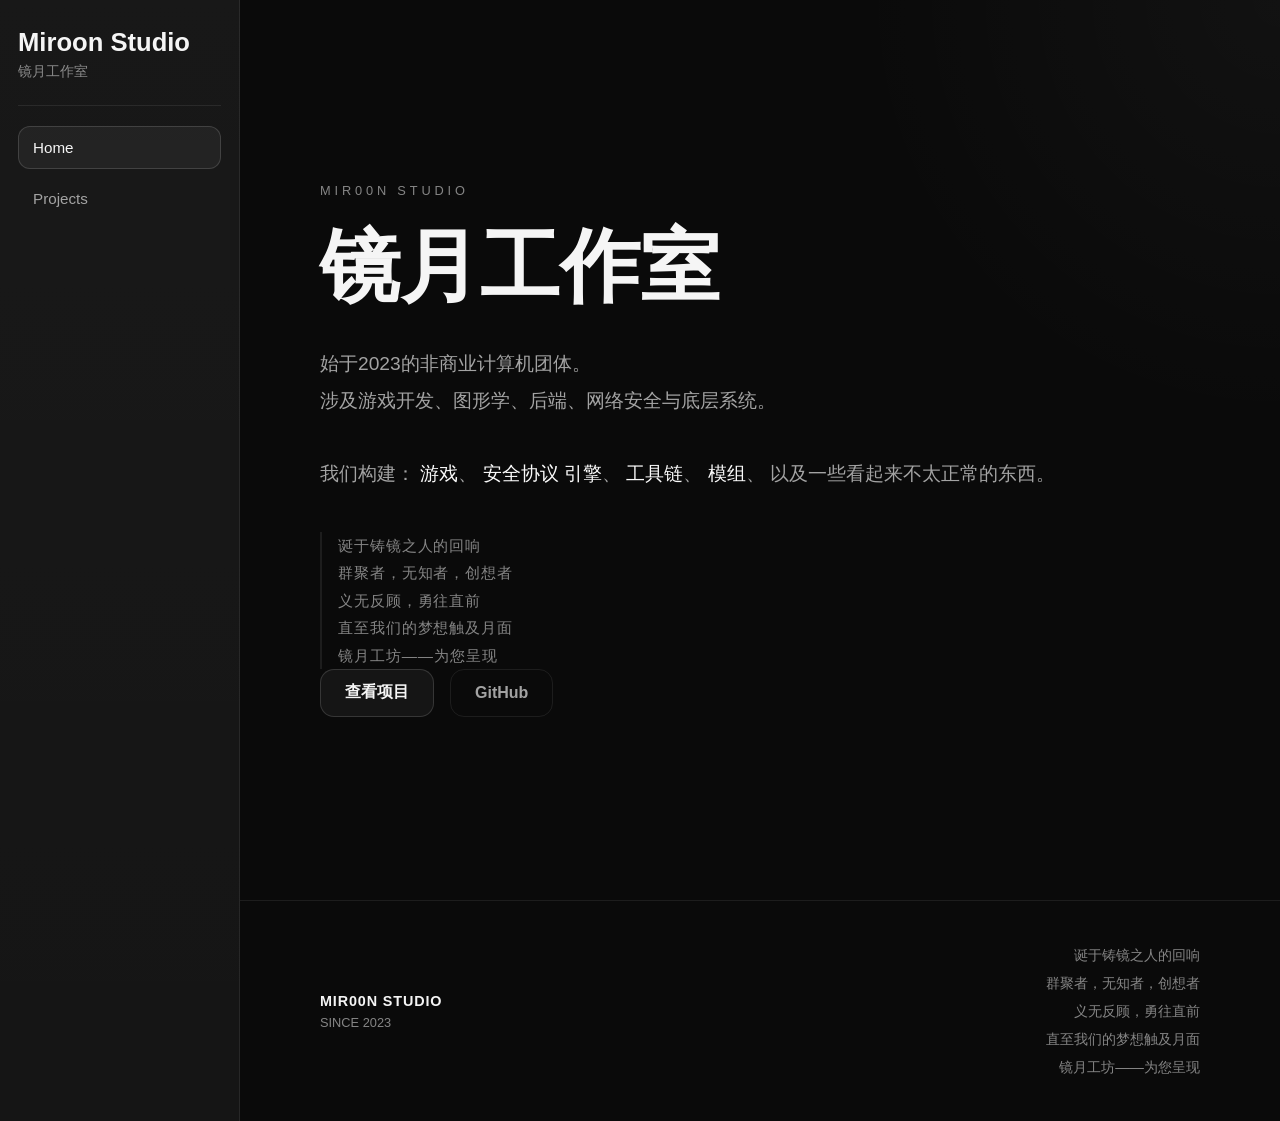
==== commit 8b43ea5b: "2026.6.12" ====
--- a/index.html
+++ b/index.html
@@ -6,7 +6,7 @@
     <meta name="viewport" content="width=device-width, initial-scale=1.0" />
     <meta name="description" content="镜月工作室，始于2023的非商业计算机团体。" />
     <title>&#x955C;&#x6708;&#x5DE5;&#x4F5C;&#x5BA4; - Miroon Studio</title>
-    <link rel="stylesheet" href="/css/app.css?v=C30qZN471HaR_nVF_4XgS4ylhIhQWeP95YsiRqxwv6Q" />
+    <link rel="stylesheet" href="/css/app.css?v=etCWOzVZxjTpOKw3tctOyIUt6PeeroS6_OULy76Yyho" />
     <link rel="icon" type="image/png" href="/favicon.png" />
 </head>
 <body>
@@ -48,7 +48,14 @@
                 以及一些看起来不太正常的东西。
             </p>
 
-            <p class="hero-ending">始于2023，终于何处，你自己写。</p>
+            <p class="hero-ending studio-manifesto">
+                诞于铸镜之人的回响<br />
+群聚者，无知者，创想者<br />
+义无反顾，勇往直前<br />
+直至我们的梦想触及月面<br />
+镜月工坊——为您呈现
+
+            </p>
 
             <div class="hero-buttons">
                 <a class="hero-btn primary" href="/projects">查看项目</a>
@@ -64,7 +71,14 @@
         </div>
 
         <div class="footer-right">
-            <p>始于2023，终于何处，你自己写。</p>
+            <p class="studio-manifesto footer-manifesto">
+                诞于铸镜之人的回响<br />
+群聚者，无知者，创想者<br />
+义无反顾，勇往直前<br />
+直至我们的梦想触及月面<br />
+镜月工坊——为您呈现
+
+            </p>
         </div>
     </footer>
 </div>
--- a/css/app.css
+++ b/css/app.css
@@ -233,12 +233,16 @@
     margin-top: 40px;
     color: var(--text-tertiary);
     font-size: 0.95rem;
-    letter-spacing: 0.18em;
-    text-transform: uppercase;
+    letter-spacing: 0.06em;
     border-left: 2px solid var(--border-subtle);
     padding-left: 16px;
-    max-width: 420px;
+    max-width: 560px;
     line-height: 1.8;
+}
+
+.studio-manifesto {
+    margin: 0;
+    line-height: 1.95;
 }
 
 .home-page .footer {
@@ -268,6 +272,10 @@
     max-width: 420px;
     text-align: right;
     line-height: 1.8;
+}
+
+.footer-manifesto {
+    max-width: 420px;
 }
 
 .projects-page {
@@ -417,6 +425,75 @@
     border: 1px solid var(--border-strong);
     background: var(--bg-overlay);
     color: var(--text-primary);
+}
+
+.status.planning {
+    border: 1px solid rgba(255, 255, 255, 0.1);
+    background: rgba(255, 255, 255, 0.02);
+    color: var(--text-secondary);
+}
+
+.project-detail-page {
+    min-height: 100vh;
+    padding: 80px;
+    color: var(--text-primary);
+}
+
+.project-detail-hero {
+    max-width: 900px;
+    margin-bottom: 72px;
+}
+
+.project-detail-hero h1 {
+    margin-bottom: 18px;
+    font-size: clamp(3rem, 8vw, 5rem);
+    font-weight: 800;
+    line-height: 1;
+}
+
+.project-detail-subtitle {
+    margin-bottom: 22px;
+    color: var(--text-secondary);
+    font-size: 1rem;
+    letter-spacing: 0.08em;
+}
+
+.project-detail-description {
+    max-width: 720px;
+    margin-top: 30px;
+    color: var(--text-secondary);
+    font-size: 1.08rem;
+    line-height: 1.95;
+}
+
+.project-detail-actions {
+    margin-top: 32px;
+}
+
+.project-detail-grid {
+    display: grid;
+    grid-template-columns: repeat(auto-fit, minmax(240px, 1fr));
+    gap: 24px;
+}
+
+.project-detail-card {
+    min-height: 220px;
+    padding: 28px;
+    border: 1px solid var(--border-subtle);
+    border-radius: 24px;
+    background:
+        linear-gradient(180deg, rgba(255, 255, 255, 0.03), rgba(255, 255, 255, 0.015)),
+        var(--bg-elevated);
+}
+
+.project-detail-card h2 {
+    margin-bottom: 14px;
+    font-size: 1.15rem;
+}
+
+.project-detail-card p {
+    color: var(--text-secondary);
+    line-height: 1.9;
 }
 
 .section-title {
@@ -656,6 +733,10 @@
         text-align: left;
     }
 
+    .footer-manifesto {
+        max-width: none;
+    }
+
     .project-grid {
         grid-template-columns: 1fr;
     }
@@ -666,6 +747,14 @@
 
     .project-card h2 {
         font-size: 1.65rem;
+    }
+
+    .project-detail-page {
+        padding: 32px 24px;
+    }
+
+    .project-detail-grid {
+        grid-template-columns: 1fr;
     }
 
     .project-footer {
